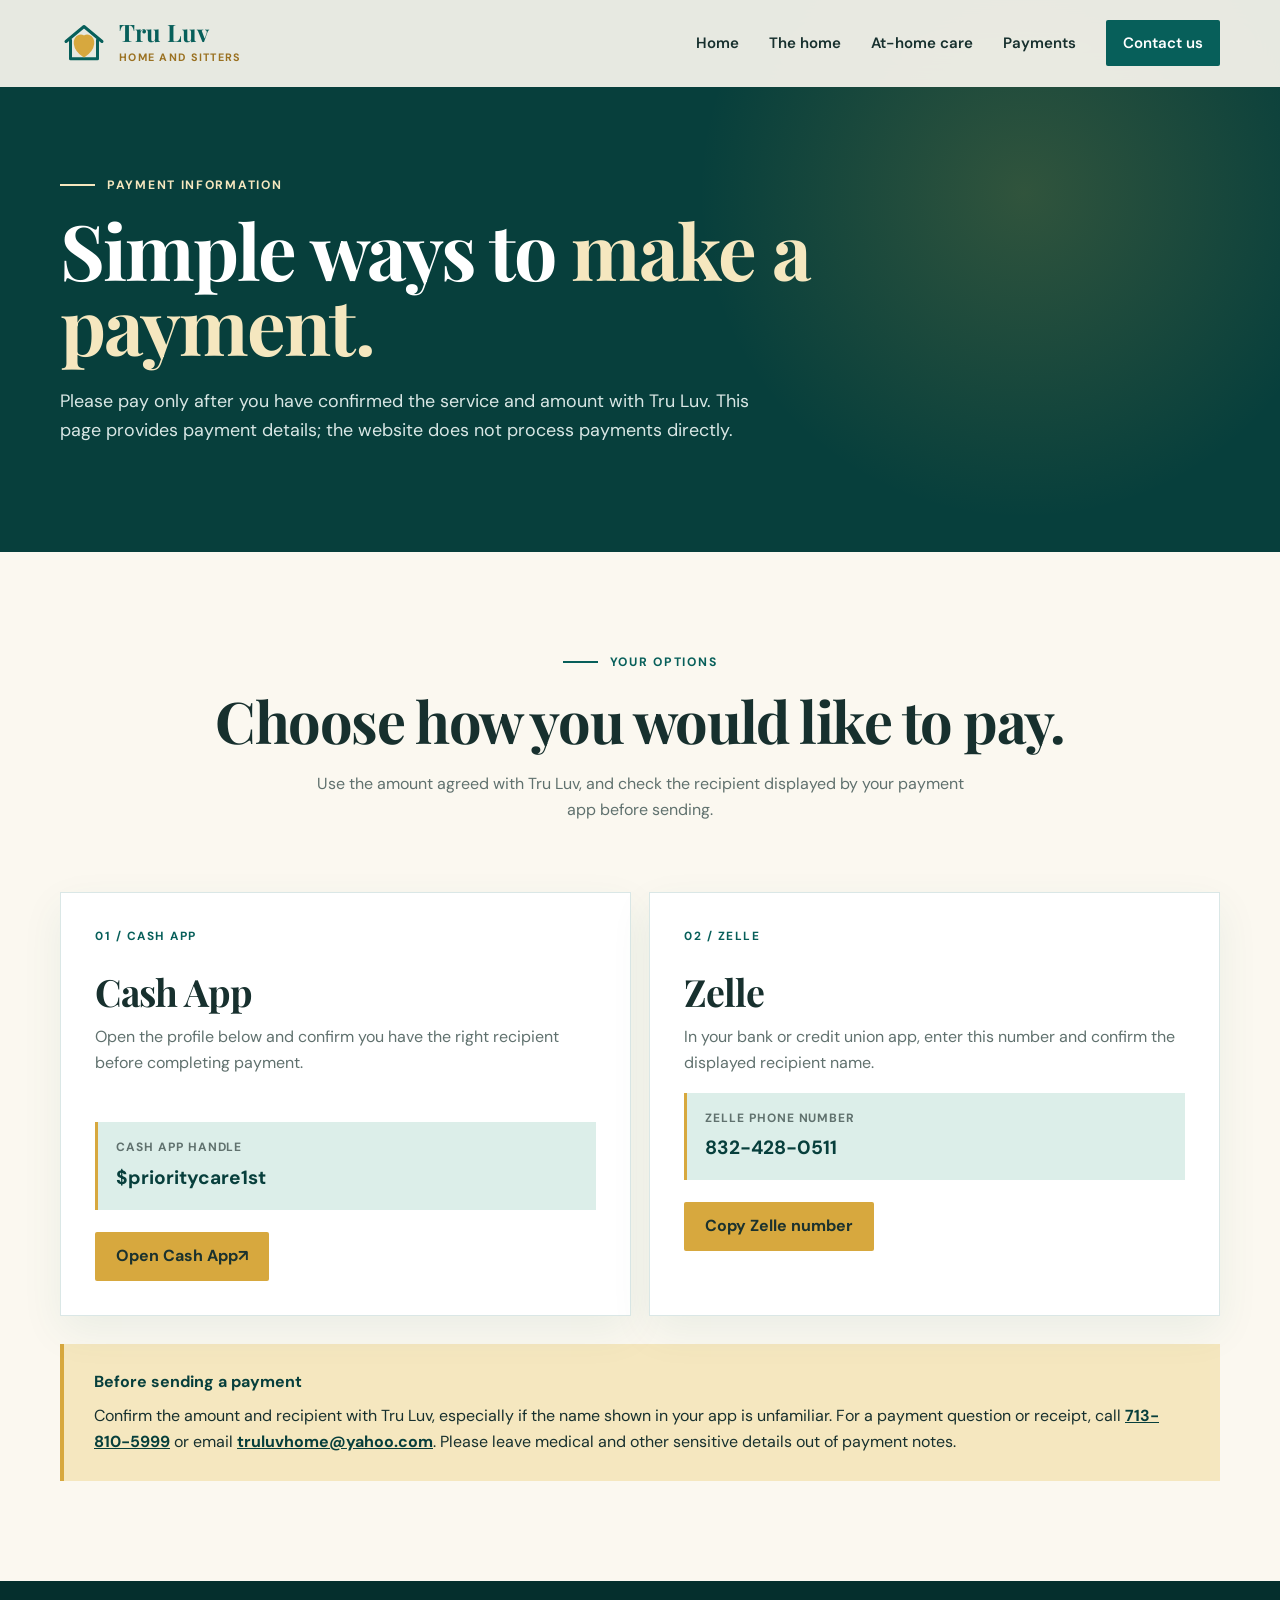
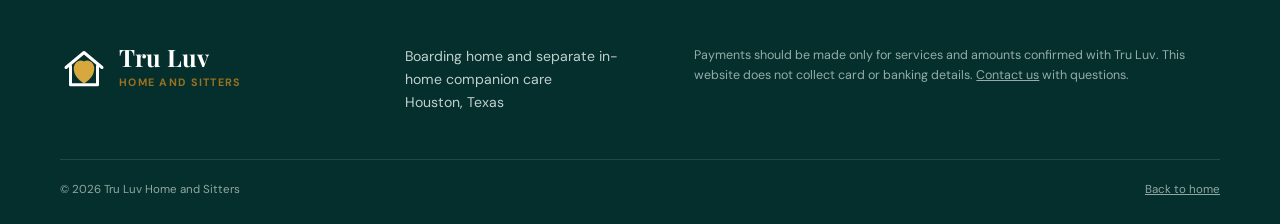
==== payment.html @ 3d33584d "Simplify home services and add payment information page" ====
<!doctype html>
<html lang="en">
  <head>
    <meta charset="utf-8" />
    <meta name="viewport" content="width=device-width, initial-scale=1" />
    <meta name="description" content="Payment information for agreed Tru Luv Home and Sitters services. View Cash App and Zelle details and confirm the recipient before sending." />
    <meta name="theme-color" content="#075f5a" />
    <title>Payments | Tru Luv Home and Sitters</title>
    <link rel="preconnect" href="https://fonts.googleapis.com" />
    <link rel="preconnect" href="https://fonts.gstatic.com" crossorigin />
    <link href="https://fonts.googleapis.com/css2?family=DM+Sans:wght@400;500;600;700&family=Playfair+Display:wght@600;700&display=swap" rel="stylesheet" />
    <link rel="icon" type="image/svg+xml" href="data:image/svg+xml,%3Csvg xmlns='http://www.w3.org/2000/svg' viewBox='0 0 64 64'%3E%3Crect width='64' height='64' rx='16' fill='%23075f5a'/%3E%3Cpath d='M12 31 32 14l20 17v20H12z' fill='%23fff'/%3E%3Cpath d='M32 48C20 39 19 28 26 25c4-2 6 1 6 1s2-3 6-1c7 3 6 14-6 23Z' fill='%23d7a83e'/%3E%3C/svg%3E" />
    <link rel="stylesheet" href="assets/styles.css?v=20260921-2" />
    <script src="assets/site.js?v=20260921-2" defer></script>
  </head>
  <body>
    <a class="skip-link" href="#main">Skip to main content</a>
    <header class="site-header" data-header>
      <div class="shell header-inner">
        <a class="brand" href="index.html" aria-label="Tru Luv Home and Sitters home">
          <span class="brand-mark" aria-hidden="true"><svg viewBox="0 0 64 64"><path d="M8 30 32 10l24 20"/><path d="M14 28v25h36V28"/><path class="heart" d="M32 49C17 39 18 25 26 23c4-1 6 2 6 2s2-3 6-2c8 2 9 16-6 26Z"/></svg></span>
          <span><strong>Tru Luv</strong><small>Home and Sitters</small></span>
        </a>
        <button class="menu-button" type="button" aria-expanded="false" aria-controls="site-nav" data-menu-button><span></span><span></span><span></span><span class="sr-only">Open menu</span></button>
        <nav id="site-nav" class="site-nav" aria-label="Primary" data-menu>
          <a href="index.html">Home</a>
          <a href="index.html#residential">The home</a>
          <a href="index.html#sitter-support">At-home care</a>
          <a href="payment.html" aria-current="page">Payments</a>
          <a href="index.html#contact" class="nav-cta">Contact us</a>
        </nav>
      </div>
    </header>
    <main id="main">
      <section class="payment-hero">
        <div class="shell reveal">
          <p class="eyebrow">Payment information</p>
          <h1>Simple ways to <em>make a payment.</em></h1>
          <p>Please pay only after you have confirmed the service and amount with Tru Luv. This page provides payment details; the website does not process payments directly.</p>
        </div>
      </section>
      <section class="section payment-section">
        <div class="shell">
          <div class="section-heading centered reveal"><p class="eyebrow eyebrow-teal">Your options</p><h2>Choose how you would like to pay.</h2><p>Use the amount agreed with Tru Luv, and check the recipient displayed by your payment app before sending.</p></div>
          <div class="payment-grid">
            <article class="payment-card reveal"><span>01 / CASH APP</span><h2>Cash App</h2><p>Open the profile below and confirm you have the right recipient before completing payment.</p><div class="payment-detail"><small>Cash App handle</small><strong>$prioritycare1st</strong></div><a class="button button-gold" href="https://cash.app/$prioritycare1st" target="_blank" rel="noopener noreferrer">Open Cash App <span aria-hidden="true">↗</span></a></article>
            <article class="payment-card reveal" style="--delay:.08s"><span>02 / ZELLE</span><h2>Zelle</h2><p>In your bank or credit union app, enter this number and confirm the displayed recipient name.</p><div class="payment-detail"><small>Zelle phone number</small><strong>832-428-0511</strong></div><button class="button button-gold" type="button" data-copy="832-428-0511">Copy Zelle number</button><p class="copy-status" data-copy-status aria-live="polite"></p></article>
          </div>
          <div class="payment-notice reveal"><strong>Before sending a payment</strong><p>Confirm the amount and recipient with Tru Luv, especially if the name shown in your app is unfamiliar. For a payment question or receipt, call <a href="tel:+17138105999">713-810-5999</a> or email <a href="mailto:truluvhome@yahoo.com">truluvhome@yahoo.com</a>. Please leave medical and other sensitive details out of payment notes.</p></div>
        </div>
      </section>
    </main>
    <footer class="site-footer">
      <div class="shell footer-grid">
        <div><a class="brand brand-footer" href="index.html"><span class="brand-mark" aria-hidden="true"><svg viewBox="0 0 64 64"><path d="M8 30 32 10l24 20"/><path d="M14 28v25h36V28"/><path class="heart" d="M32 49C17 39 18 25 26 23c4-1 6 2 6 2s2-3 6-2c8 2 9 16-6 26Z"/></svg></span><span><strong>Tru Luv</strong><small>Home and Sitters</small></span></a></div>
        <p>Boarding home and separate in-home companion care<br />Houston, Texas</p>
        <p class="legal">Payments should be made only for services and amounts confirmed with Tru Luv. This website does not collect card or banking details. <a href="index.html#contact">Contact us</a> with questions.</p>
      </div>
      <div class="shell footer-bottom"><span>© <span data-year></span> Tru Luv Home and Sitters</span><span><a href="index.html">Back to home</a></span></div>
    </footer>
  </body>
</html>
---- assets/styles.css ----
:root{--teal:#075f5a;--teal-dark:#073f3c;--teal-light:#dceee9;--gold:#d7a83e;--gold-light:#f5e7bf;--cream:#fbf8f0;--ink:#17302e;--muted:#60716e;--white:#fff;--line:rgba(7,95,90,.15);--shadow:0 24px 70px rgba(7,63,60,.14);--shell:min(1160px,calc(100% - 40px))}
*{box-sizing:border-box}html{scroll-behavior:smooth}body{margin:0;background:var(--cream);color:var(--ink);font:400 1rem/1.65 "DM Sans",sans-serif}img{max-width:100%;display:block}a{color:inherit}button,input,textarea,select{font:inherit}.shell{width:var(--shell);margin-inline:auto}.skip-link{position:fixed;top:8px;left:8px;z-index:1000;padding:10px 14px;background:var(--white);color:var(--teal);transform:translateY(-150%)}.skip-link:focus{transform:none}.sr-only{position:absolute;width:1px;height:1px;padding:0;margin:-1px;overflow:hidden;clip:rect(0,0,0,0);white-space:nowrap;border:0}
.site-header{position:fixed;inset:0 0 auto;z-index:100;background:rgba(251,248,240,.92);backdrop-filter:blur(16px);border-bottom:1px solid transparent;transition:.25s}.site-header.scrolled{box-shadow:0 8px 30px rgba(4,47,44,.09);border-color:var(--line)}.header-inner{height:86px;display:flex;align-items:center;justify-content:space-between;gap:28px}.brand{display:inline-flex;align-items:center;gap:11px;text-decoration:none}.brand-mark{display:grid;place-items:center;width:48px;height:48px}.brand-mark svg{width:100%;height:100%;fill:none;stroke:var(--teal);stroke-width:4;stroke-linecap:round;stroke-linejoin:round}.brand-mark .heart{fill:var(--gold);stroke:var(--gold);transform-origin:32px 36px;animation:heartbeat 4s ease-in-out infinite}.brand strong{display:block;font:700 1.5rem/1 "Playfair Display",serif;color:var(--teal)}.brand small{display:block;margin-top:5px;font-size:.67rem;font-weight:700;letter-spacing:.12em;text-transform:uppercase;color:#9a7121}.site-nav{display:flex;align-items:center;gap:30px}.site-nav a{text-decoration:none;font-weight:600;font-size:.94rem}.site-nav a:hover,.site-nav a:focus-visible{color:var(--teal)}.site-nav .nav-cta{padding:11px 17px;border-radius:999px;background:var(--teal);color:var(--white)}.site-nav .nav-cta:hover{color:var(--white);background:var(--teal-dark)}.menu-button{display:none;background:none;border:0;padding:9px}.menu-button>span:not(.sr-only){display:block;width:25px;height:2px;margin:5px;background:var(--teal)}
.hero{position:relative;padding-top:86px;background:var(--teal-dark);color:var(--white);overflow:hidden}.hero-pattern{position:absolute;inset:0;background:radial-gradient(circle at 15% 32%,rgba(215,168,62,.2),transparent 31%),linear-gradient(115deg,rgba(255,255,255,.035) 1px,transparent 1px);background-size:auto,28px 28px;opacity:.85}.hero-grid{position:relative;display:grid;grid-template-columns:1fr 1.03fr;min-height:650px;align-items:center;gap:76px;padding-block:72px 86px}.eyebrow{display:flex;align-items:center;gap:12px;margin:0 0 17px;font-size:.76rem;font-weight:700;letter-spacing:.14em;text-transform:uppercase;color:var(--gold-light)}.eyebrow::before{content:"";width:35px;height:2px;background:currentColor}.eyebrow-teal{color:var(--teal)}.eyebrow-gold{color:var(--gold)}h1,h2,h3,p{margin-top:0}h1,h2{font-family:"Playfair Display",serif;letter-spacing:-.025em}h1{max-width:700px;margin-bottom:24px;font-size:clamp(3.1rem,6vw,5.6rem);line-height:.98}h1 em{font-style:normal;color:var(--gold-light)}h2{margin-bottom:20px;font-size:clamp(2.25rem,4.5vw,3.8rem);line-height:1.08}.hero-lead{max-width:590px;margin-bottom:31px;font-size:1.13rem;color:#d9e7e5}.hero-actions{display:flex;flex-wrap:wrap;gap:13px}.button{display:inline-flex;align-items:center;justify-content:center;min-height:49px;padding:0 21px;border-radius:999px;text-decoration:none;font-weight:700;transition:transform .2s,background .2s}.button:hover{transform:translateY(-2px)}.button-gold{background:var(--gold);color:#1b322e}.button-gold:hover{background:#e4ba58}.button-ghost{border:1px solid rgba(255,255,255,.32);color:var(--white)}.button-ghost:hover{background:rgba(255,255,255,.09)}.hero-note{margin:24px 0 0;color:#c6d8d4;font-size:.9rem}.hero-note span{color:var(--gold);margin-right:7px}.hero-media{position:relative}.hero-photo{position:relative;margin:0;border-radius:170px 170px 26px 26px;overflow:hidden;box-shadow:0 35px 90px rgba(0,0,0,.3);border:5px solid rgba(255,255,255,.12)}.hero-photo::after{content:"";position:absolute;inset:auto 0 0;height:35%;background:linear-gradient(transparent,rgba(0,0,0,.38))}.hero-photo img{width:100%;height:540px;object-fit:cover}.home-badge{position:absolute;right:-30px;bottom:35px;width:148px;height:148px;border-radius:50%;display:grid;place-items:center;text-align:center;background:var(--gold);color:var(--teal-dark);box-shadow:0 20px 50px rgba(0,0,0,.22);transform:rotate(5deg)}.home-badge-icon{position:absolute;top:20px;font-size:1.8rem}.home-badge strong{padding-top:27px;font-family:"Playfair Display",serif;font-size:1.15rem;line-height:1.1}.quality-strip{position:relative;border-top:1px solid rgba(255,255,255,.12);background:rgba(3,42,40,.7)}.quality-list{min-height:67px;display:flex;align-items:center;justify-content:center;gap:28px;font-weight:700;letter-spacing:.05em}.quality-list i{width:5px;height:5px;border-radius:50%;background:var(--gold)}
.section{padding:100px 0}.mission{background:var(--white)}.mission-grid{display:grid;grid-template-columns:.8fr 1.2fr;gap:80px;align-items:start}.mission-copy>p{font-size:1.38rem;line-height:1.55}.mission-copy blockquote{margin:28px 0 0;padding:18px 0 18px 28px;border-left:3px solid var(--gold);font:600 1.25rem/1.5 "Playfair Display",serif;color:var(--teal)}.section-heading>p:not(.eyebrow){max-width:660px;color:var(--muted)}.centered{text-align:center;display:grid;justify-items:center;margin-bottom:52px}.serve-section{background:linear-gradient(180deg,var(--teal-light),var(--cream))}.serve-grid{display:grid;grid-template-columns:repeat(4,1fr);gap:16px}.serve-card{min-height:230px;padding:28px;border:1px solid var(--line);border-radius:24px;background:rgba(255,255,255,.8);box-shadow:0 15px 40px rgba(7,95,90,.06);transition:.25s}.serve-card:hover{transform:translateY(-6px);box-shadow:var(--shadow)}.serve-card>span{display:inline-grid;place-items:center;width:42px;height:42px;border-radius:50%;background:var(--teal);color:var(--white);font-weight:700}.serve-card h3{margin:30px 0 10px;font:700 1.25rem/1.2 "Playfair Display",serif}.serve-card p{color:var(--muted)}.care-story{background:var(--teal-dark);color:var(--white)}.story-grid{display:grid;grid-template-columns:1fr .9fr;gap:72px;align-items:center}.story-photo{margin:0;overflow:hidden;border-radius:30px 140px 30px 30px;box-shadow:0 28px 70px rgba(0,0,0,.25)}.story-photo img{width:100%;height:500px;object-fit:cover}.story-copy>p{color:#d0dfdd}.check-list{list-style:none;padding:0;margin:30px 0}.check-list li{position:relative;margin:14px 0;padding-left:32px}.check-list li::before{content:"✓";position:absolute;left:0;top:0;display:grid;place-items:center;width:22px;height:22px;border-radius:50%;background:var(--gold);color:var(--teal-dark);font-weight:800}
.services{background:var(--white)}.services-layout{display:grid;grid-template-columns:1fr .8fr;gap:70px;align-items:start}.service-list{display:grid;grid-template-columns:1fr 1fr;gap:14px}.service-item{display:flex;gap:14px;padding:18px;border:1px solid var(--line);border-radius:18px;background:var(--cream)}.service-item>span{flex:0 0 38px;height:38px;display:grid;place-items:center;border-radius:12px;background:var(--teal-light);color:var(--teal);font-weight:800}.service-item h3{margin-bottom:5px;font-size:1rem}.service-item p{margin-bottom:0;color:var(--muted);font-size:.88rem;line-height:1.45}.home-photo{position:sticky;top:118px;margin:0;border-radius:28px;overflow:hidden;box-shadow:var(--shadow)}.home-photo img{height:610px;object-fit:cover}.home-photo figcaption{position:absolute;inset:auto 20px 20px;padding:15px 18px;border-radius:14px;background:rgba(7,63,60,.9);color:var(--white);font-family:"Playfair Display",serif}.contact-section{padding:90px 0;background:var(--gold-light)}.contact-card{display:grid;grid-template-columns:1.1fr .9fr;gap:55px;padding:58px;border-radius:30px;background:var(--teal-dark);color:var(--white);box-shadow:var(--shadow)}.contact-card>div>p:not(.eyebrow){color:#cfdedc}.contact-actions{display:grid;gap:10px}.contact-actions a,.contact-actions span{display:block;padding:15px 18px;border-radius:14px;background:rgba(255,255,255,.08);text-decoration:none}.contact-actions a:hover{background:rgba(255,255,255,.15)}.contact-actions small{display:block;color:var(--gold-light);font-weight:700;text-transform:uppercase;letter-spacing:.1em}.contact-actions strong{display:block;margin-top:3px;font-size:1rem}.site-footer{padding:64px 0 25px;background:#052f2d;color:#bfd0cd}.footer-grid{display:grid;grid-template-columns:.8fr .65fr 1.4fr;gap:45px;align-items:start}.brand-footer strong{color:var(--white)}.brand-footer .brand-mark svg{stroke:var(--white)}.footer-grid p{margin:0;font-size:.88rem}.legal{font-size:.78rem!important;color:#96aca8}.footer-bottom{display:flex;justify-content:space-between;gap:20px;margin-top:45px;padding-top:20px;border-top:1px solid rgba(255,255,255,.12);font-size:.72rem;color:#91a7a3}.footer-bottom a{color:inherit}.reveal{opacity:0;transform:translateY(24px);transition:opacity .7s ease var(--delay,0s),transform .7s ease var(--delay,0s)}.reveal.is-visible{opacity:1;transform:none}
@keyframes heartbeat{0%,80%,100%{transform:scale(1)}85%{transform:scale(1.12)}90%{transform:scale(.98)}95%{transform:scale(1.08)}}
@media (max-width:980px){.hero-grid{grid-template-columns:1fr;gap:45px}.hero-copy{padding-top:25px}.hero-media{max-width:680px}.hero-photo img{height:480px}.mission-grid,.story-grid,.services-layout,.contact-card{grid-template-columns:1fr}.serve-grid{grid-template-columns:1fr 1fr}.home-photo{position:relative;top:auto}.home-photo img{height:460px}.footer-grid{grid-template-columns:1fr 1fr}.footer-grid .legal{grid-column:1/-1}}
@media (max-width:760px){:root{--shell:min(100% - 28px,1160px)}.header-inner{height:74px}.brand strong{font-size:1.25rem}.brand-mark{width:42px;height:42px}.menu-button{display:block}.site-nav{position:absolute;top:74px;left:0;right:0;display:none;flex-direction:column;align-items:stretch;gap:0;padding:14px;background:var(--cream);border-bottom:1px solid var(--line);box-shadow:0 20px 30px rgba(7,63,60,.12)}.site-nav.open{display:flex}.site-nav a{padding:14px 12px}.site-nav .nav-cta{text-align:center;margin-top:6px}.hero{padding-top:74px}.hero-grid{min-height:auto;padding-block:58px}.hero-photo{border-radius:110px 110px 20px 20px}.hero-photo img{height:410px}.home-badge{right:8px;bottom:18px;width:116px;height:116px}.home-badge-icon{top:13px}.home-badge strong{font-size:.95rem}.quality-list{flex-wrap:wrap;gap:12px 18px;padding:16px 0;font-size:.82rem}.section{padding:72px 0}.mission-grid,.story-grid,.services-layout{gap:42px}.serve-grid,.service-list{grid-template-columns:1fr}.story-photo img{height:390px}.contact-card{padding:34px 24px;gap:28px}.footer-grid{grid-template-columns:1fr}.footer-grid .legal{grid-column:auto}.footer-bottom{flex-direction:column}}

/* Sharp-edge visual refresh */
.site-nav .nav-cta,.button,.hero-photo,.serve-card,.serve-card>span,.story-photo,.check-list li::before,.service-item,.service-item>span,.home-photo,.home-photo figcaption,.contact-card,.contact-actions a,.contact-actions span{border-radius:2px}
.home-badge{right:-22px;bottom:30px;width:168px;height:auto;min-height:96px;border-radius:0;display:flex;align-items:center;text-align:left;padding:18px 16px 18px 57px;box-sizing:border-box;transform:none;border-left:5px solid var(--white)}
.home-badge-icon{left:18px;top:50%;transform:translateY(-50%)}
.home-badge strong{padding-top:0}
@media (max-width:760px){.hero-photo{border-radius:2px}.home-badge{right:10px;bottom:14px;width:150px;min-height:82px;padding:14px 12px 14px 50px}.home-badge-icon{left:14px;top:50%}.home-badge strong{font-size:.9rem}}
@media (prefers-reduced-motion:reduce){html{scroll-behavior:auto}.brand-mark .heart{animation:none}.reveal{opacity:1;transform:none;transition:none}.button,.serve-card{transition:none}}

/* Optional services are visually separate from included residential amenities. */
.sitter-support{background:var(--teal-light)}
.sitter-grid{display:grid;grid-template-columns:1fr .88fr;gap:70px;align-items:center}
.sitter-copy>p:not(.eyebrow){max-width:650px;color:var(--ink)}
.sitter-copy .check-list{margin:24px 0}
.sitter-note{padding:14px 18px;border-left:3px solid var(--gold);background:rgba(255,255,255,.7);font-size:.9rem}
.sitter-photo{position:relative;margin:0;overflow:hidden;box-shadow:var(--shadow)}
.sitter-photo img{width:100%;height:530px;object-fit:cover;object-position:center}
.sitter-photo figcaption{position:absolute;inset:auto 0 0;padding:18px 22px;background:rgba(7,63,60,.92);color:var(--white);font-family:"Playfair Display",serif;font-size:1.12rem}
@media (max-width:980px){.sitter-grid{grid-template-columns:1fr;gap:36px}.sitter-photo img{height:420px}}
@media (max-width:760px){.sitter-photo img{height:330px}}

/* Distinct, easy-to-scan paths for residential living and at-home support. */
.service-overview{background:var(--cream)}
.path-grid{display:grid;grid-template-columns:repeat(2,minmax(0,1fr));gap:18px}
.path-card{display:flex;flex-direction:column;min-height:305px;padding:34px;border:1px solid var(--line);background:var(--white);box-shadow:0 15px 40px rgba(7,95,90,.07);text-decoration:none;transition:transform .2s,box-shadow .2s}
.path-card:hover,.path-card:focus-visible{transform:translateY(-4px);box-shadow:var(--shadow)}
.path-card>span{font-size:.74rem;font-weight:700;letter-spacing:.13em;color:var(--teal);white-space:normal}
.path-card h3{margin:28px 0 12px;font:700 clamp(1.55rem,2.5vw,2rem)/1.15 "Playfair Display",serif;color:var(--teal-dark)}
.path-card p{max-width:450px;margin-bottom:26px;color:var(--muted)}
.path-card strong{margin-top:auto;color:var(--teal)}
.path-card strong span{margin-left:6px;color:var(--gold)}
.residential-note{margin:24px 0 0;padding:15px 18px;border-left:3px solid var(--gold);background:var(--cream);color:var(--muted);font-size:.9rem}

/* Payment information is a separate page, not an on-site checkout. */
.payment-hero{position:relative;padding:175px 0 88px;background:var(--teal-dark);color:var(--white);overflow:hidden}
.payment-hero::before{content:"";position:absolute;inset:0;background:radial-gradient(circle at 80% 35%,rgba(215,168,62,.2),transparent 30%);pointer-events:none}
.payment-hero .shell{position:relative}
.payment-hero h1{max-width:840px}
.payment-hero p:not(.eyebrow){max-width:700px;color:#d9e7e5;font-size:1.12rem}
.payment-section{background:var(--cream)}
.payment-grid{display:grid;grid-template-columns:repeat(2,minmax(0,1fr));gap:18px}
.payment-card{display:flex;flex-direction:column;align-items:flex-start;min-height:365px;padding:34px;background:var(--white);border:1px solid var(--line);box-shadow:0 15px 40px rgba(7,95,90,.07)}
.payment-card>span{font-size:.74rem;font-weight:700;letter-spacing:.13em;color:var(--teal)}
.payment-card h2{margin:25px 0 12px;font-size:clamp(1.8rem,3vw,2.35rem)}
.payment-card p{color:var(--muted)}
.payment-detail{width:100%;margin:auto 0 22px;padding:16px 18px;background:var(--teal-light);border-left:3px solid var(--gold)}
.payment-detail small{display:block;margin-bottom:4px;color:var(--muted);font-size:.75rem;font-weight:700;text-transform:uppercase;letter-spacing:.08em}
.payment-detail strong{display:block;font-size:1.2rem;color:var(--teal-dark);overflow-wrap:anywhere}
.payment-card .button{border:0;cursor:pointer}
.payment-notice{margin-top:28px;padding:25px 30px;border-left:4px solid var(--gold);background:var(--gold-light)}
.payment-notice strong{color:var(--teal-dark)}
.payment-notice p{margin:8px 0 0}
.payment-notice a{color:var(--teal-dark);font-weight:700}
.copy-status{min-height:1.5em;margin:9px 0 0!important;font-size:.86rem}
@media (max-width:760px){.path-grid,.payment-grid{grid-template-columns:1fr}.path-card{min-height:260px}.payment-hero{padding:140px 0 65px}.payment-card{min-height:330px}}
@media (prefers-reduced-motion:reduce){.path-card{transition:none}}
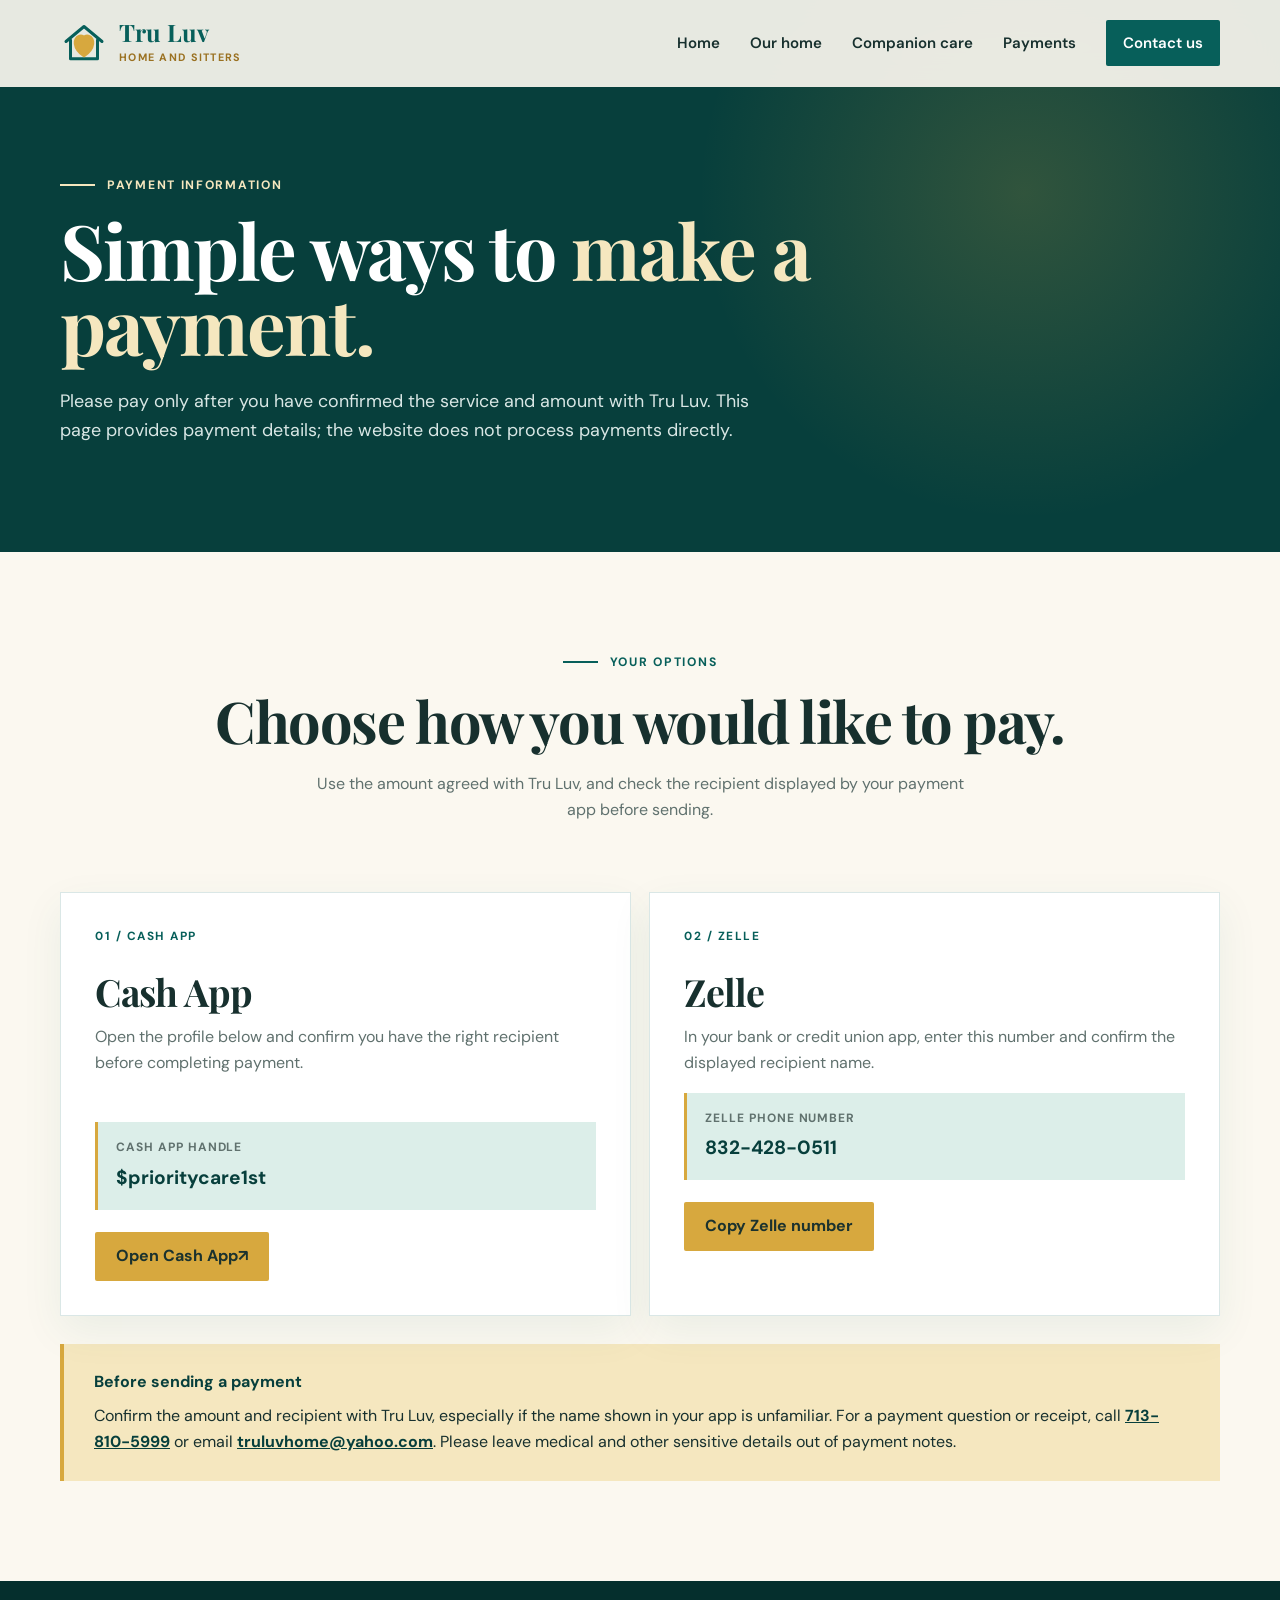
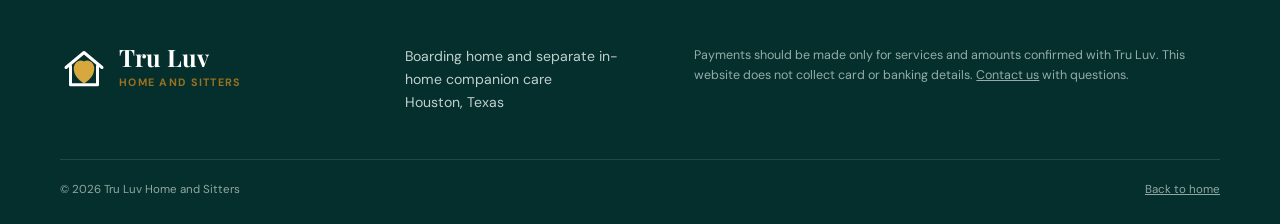
==== commit 1bd11fcd: "Make home and companion care requests clear" ====
--- a/payment.html
+++ b/payment.html
@@ -10,7 +10,7 @@
     <link rel="preconnect" href="https://fonts.gstatic.com" crossorigin />
     <link href="https://fonts.googleapis.com/css2?family=DM+Sans:wght@400;500;600;700&family=Playfair+Display:wght@600;700&display=swap" rel="stylesheet" />
     <link rel="icon" type="image/svg+xml" href="data:image/svg+xml,%3Csvg xmlns='http://www.w3.org/2000/svg' viewBox='0 0 64 64'%3E%3Crect width='64' height='64' rx='16' fill='%23075f5a'/%3E%3Cpath d='M12 31 32 14l20 17v20H12z' fill='%23fff'/%3E%3Cpath d='M32 48C20 39 19 28 26 25c4-2 6 1 6 1s2-3 6-1c7 3 6 14-6 23Z' fill='%23d7a83e'/%3E%3C/svg%3E" />
-    <link rel="stylesheet" href="assets/styles.css?v=20260921-2" />
+    <link rel="stylesheet" href="assets/styles.css?v=20260921-3" />
     <script src="assets/site.js?v=20260921-2" defer></script>
   </head>
   <body>
@@ -24,8 +24,8 @@
         <button class="menu-button" type="button" aria-expanded="false" aria-controls="site-nav" data-menu-button><span></span><span></span><span></span><span class="sr-only">Open menu</span></button>
         <nav id="site-nav" class="site-nav" aria-label="Primary" data-menu>
           <a href="index.html">Home</a>
-          <a href="index.html#residential">The home</a>
-          <a href="index.html#sitter-support">At-home care</a>
+          <a href="index.html#residential">Our home</a>
+          <a href="index.html#sitter-support">Companion care</a>
           <a href="payment.html" aria-current="page">Payments</a>
           <a href="index.html#contact" class="nav-cta">Contact us</a>
         </nav>
--- a/assets/styles.css
+++ b/assets/styles.css
@@ -63,3 +63,4 @@
 .copy-status{min-height:1.5em;margin:9px 0 0!important;font-size:.86rem}
 @media (max-width:760px){.path-grid,.payment-grid{grid-template-columns:1fr}.path-card{min-height:260px}.payment-hero{padding:140px 0 65px}.payment-card{min-height:330px}}
 @media (prefers-reduced-motion:reduce){.path-card{transition:none}}
+.hero h1{font-size:clamp(3.1rem,5.2vw,4.9rem);line-height:1.03}
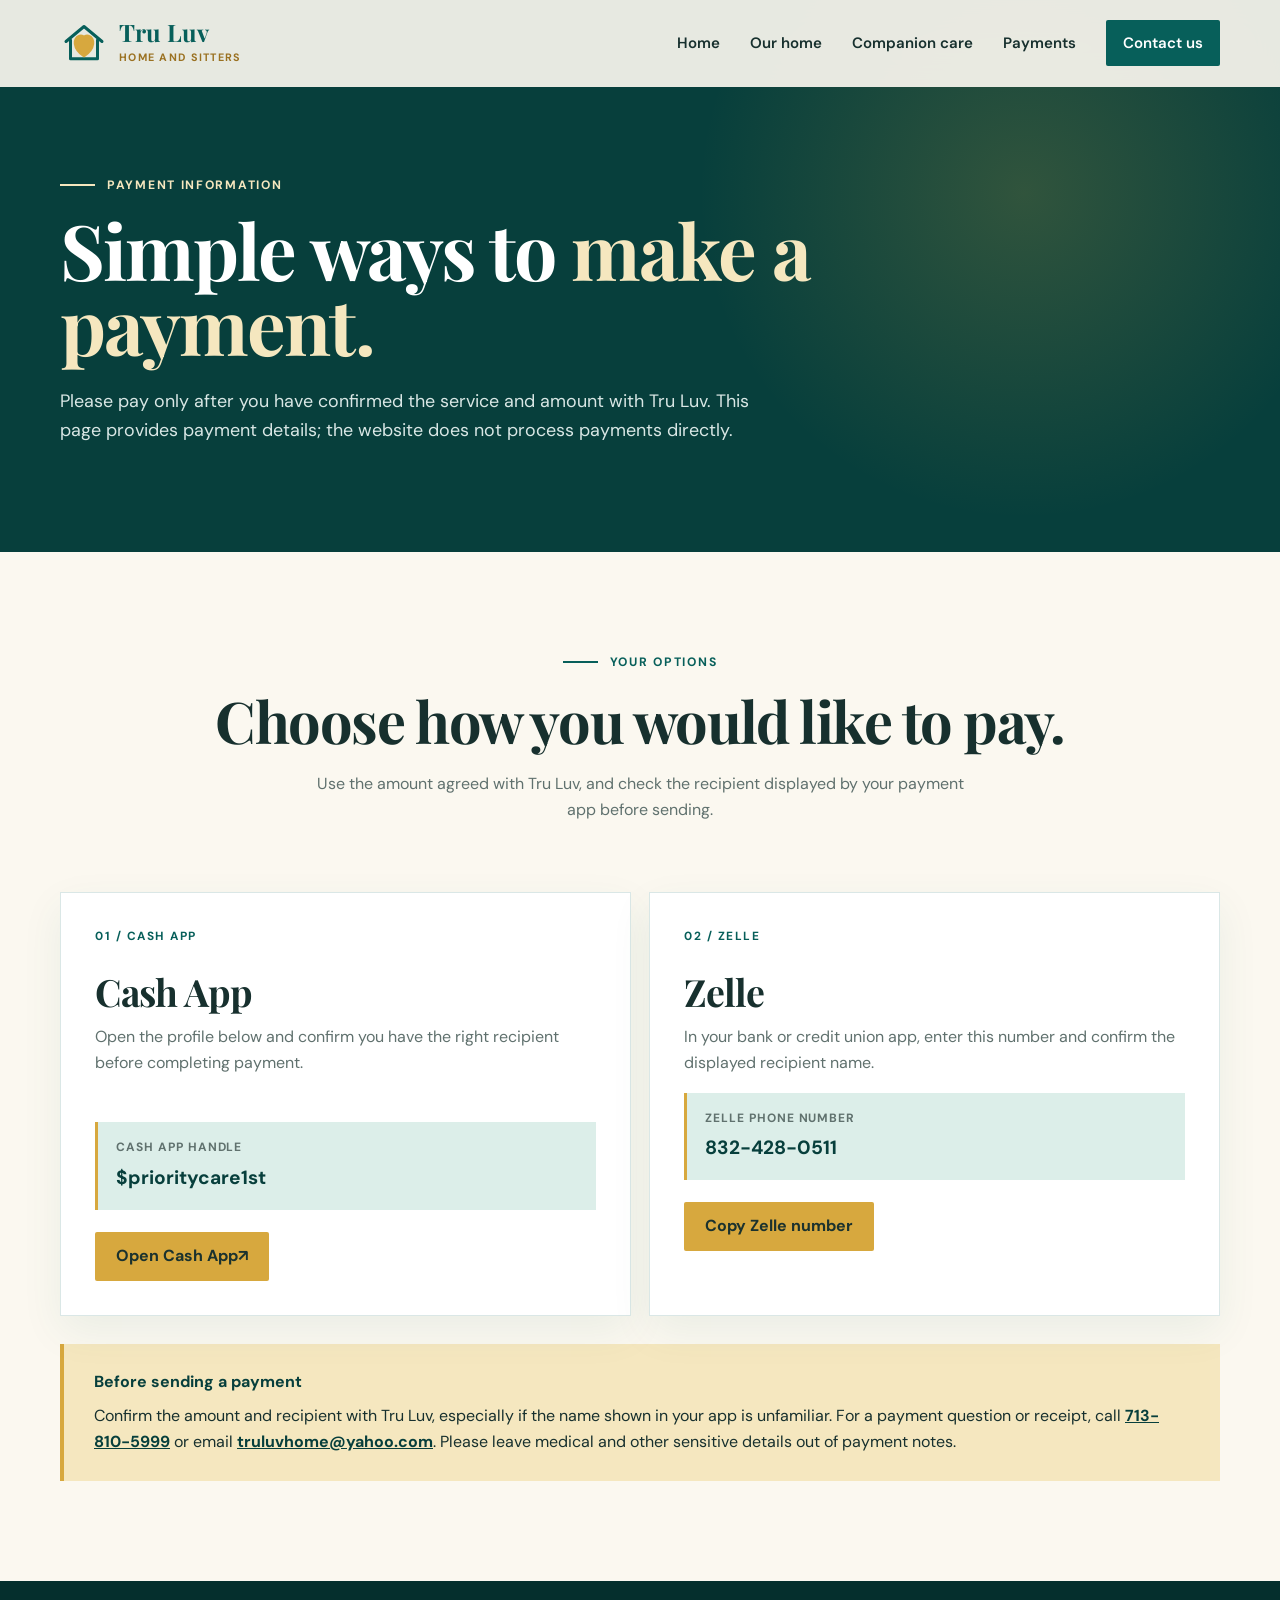
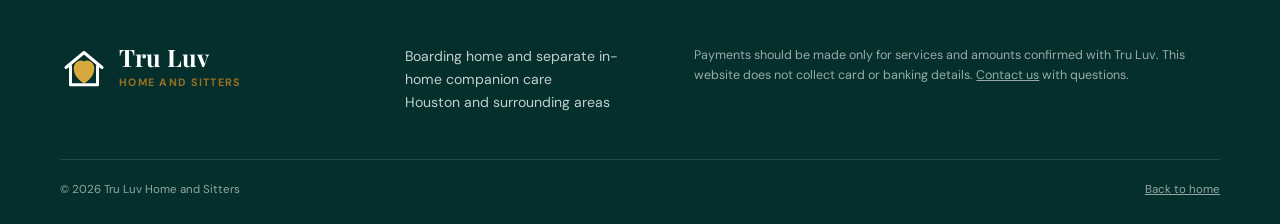
==== commit b34dac53: "Clarify Houston service area and trained team" ====
--- a/payment.html
+++ b/payment.html
@@ -10,7 +10,7 @@
     <link rel="preconnect" href="https://fonts.gstatic.com" crossorigin />
     <link href="https://fonts.googleapis.com/css2?family=DM+Sans:wght@400;500;600;700&family=Playfair+Display:wght@600;700&display=swap" rel="stylesheet" />
     <link rel="icon" type="image/svg+xml" href="data:image/svg+xml,%3Csvg xmlns='http://www.w3.org/2000/svg' viewBox='0 0 64 64'%3E%3Crect width='64' height='64' rx='16' fill='%23075f5a'/%3E%3Cpath d='M12 31 32 14l20 17v20H12z' fill='%23fff'/%3E%3Cpath d='M32 48C20 39 19 28 26 25c4-2 6 1 6 1s2-3 6-1c7 3 6 14-6 23Z' fill='%23d7a83e'/%3E%3C/svg%3E" />
-    <link rel="stylesheet" href="assets/styles.css?v=20260921-3" />
+    <link rel="stylesheet" href="assets/styles.css?v=20260921-4" />
     <script src="assets/site.js?v=20260921-2" defer></script>
   </head>
   <body>
@@ -53,7 +53,7 @@
     <footer class="site-footer">
       <div class="shell footer-grid">
         <div><a class="brand brand-footer" href="index.html"><span class="brand-mark" aria-hidden="true"><svg viewBox="0 0 64 64"><path d="M8 30 32 10l24 20"/><path d="M14 28v25h36V28"/><path class="heart" d="M32 49C17 39 18 25 26 23c4-1 6 2 6 2s2-3 6-2c8 2 9 16-6 26Z"/></svg></span><span><strong>Tru Luv</strong><small>Home and Sitters</small></span></a></div>
-        <p>Boarding home and separate in-home companion care<br />Houston, Texas</p>
+        <p>Boarding home and separate in-home companion care<br />Houston and surrounding areas</p>
         <p class="legal">Payments should be made only for services and amounts confirmed with Tru Luv. This website does not collect card or banking details. <a href="index.html#contact">Contact us</a> with questions.</p>
       </div>
       <div class="shell footer-bottom"><span>© <span data-year></span> Tru Luv Home and Sitters</span><span><a href="index.html">Back to home</a></span></div>
--- a/assets/styles.css
+++ b/assets/styles.css
@@ -64,3 +64,5 @@
 @media (max-width:760px){.path-grid,.payment-grid{grid-template-columns:1fr}.path-card{min-height:260px}.payment-hero{padding:140px 0 65px}.payment-card{min-height:330px}}
 @media (prefers-reduced-motion:reduce){.path-card{transition:none}}
 .hero h1{font-size:clamp(3.1rem,5.2vw,4.9rem);line-height:1.03}
+.service-overview .team-assurance{margin:24px 0 0;padding:19px 24px;border-left:4px solid var(--gold);background:var(--white);color:var(--muted)}
+.service-overview .team-assurance strong{color:var(--teal-dark)}
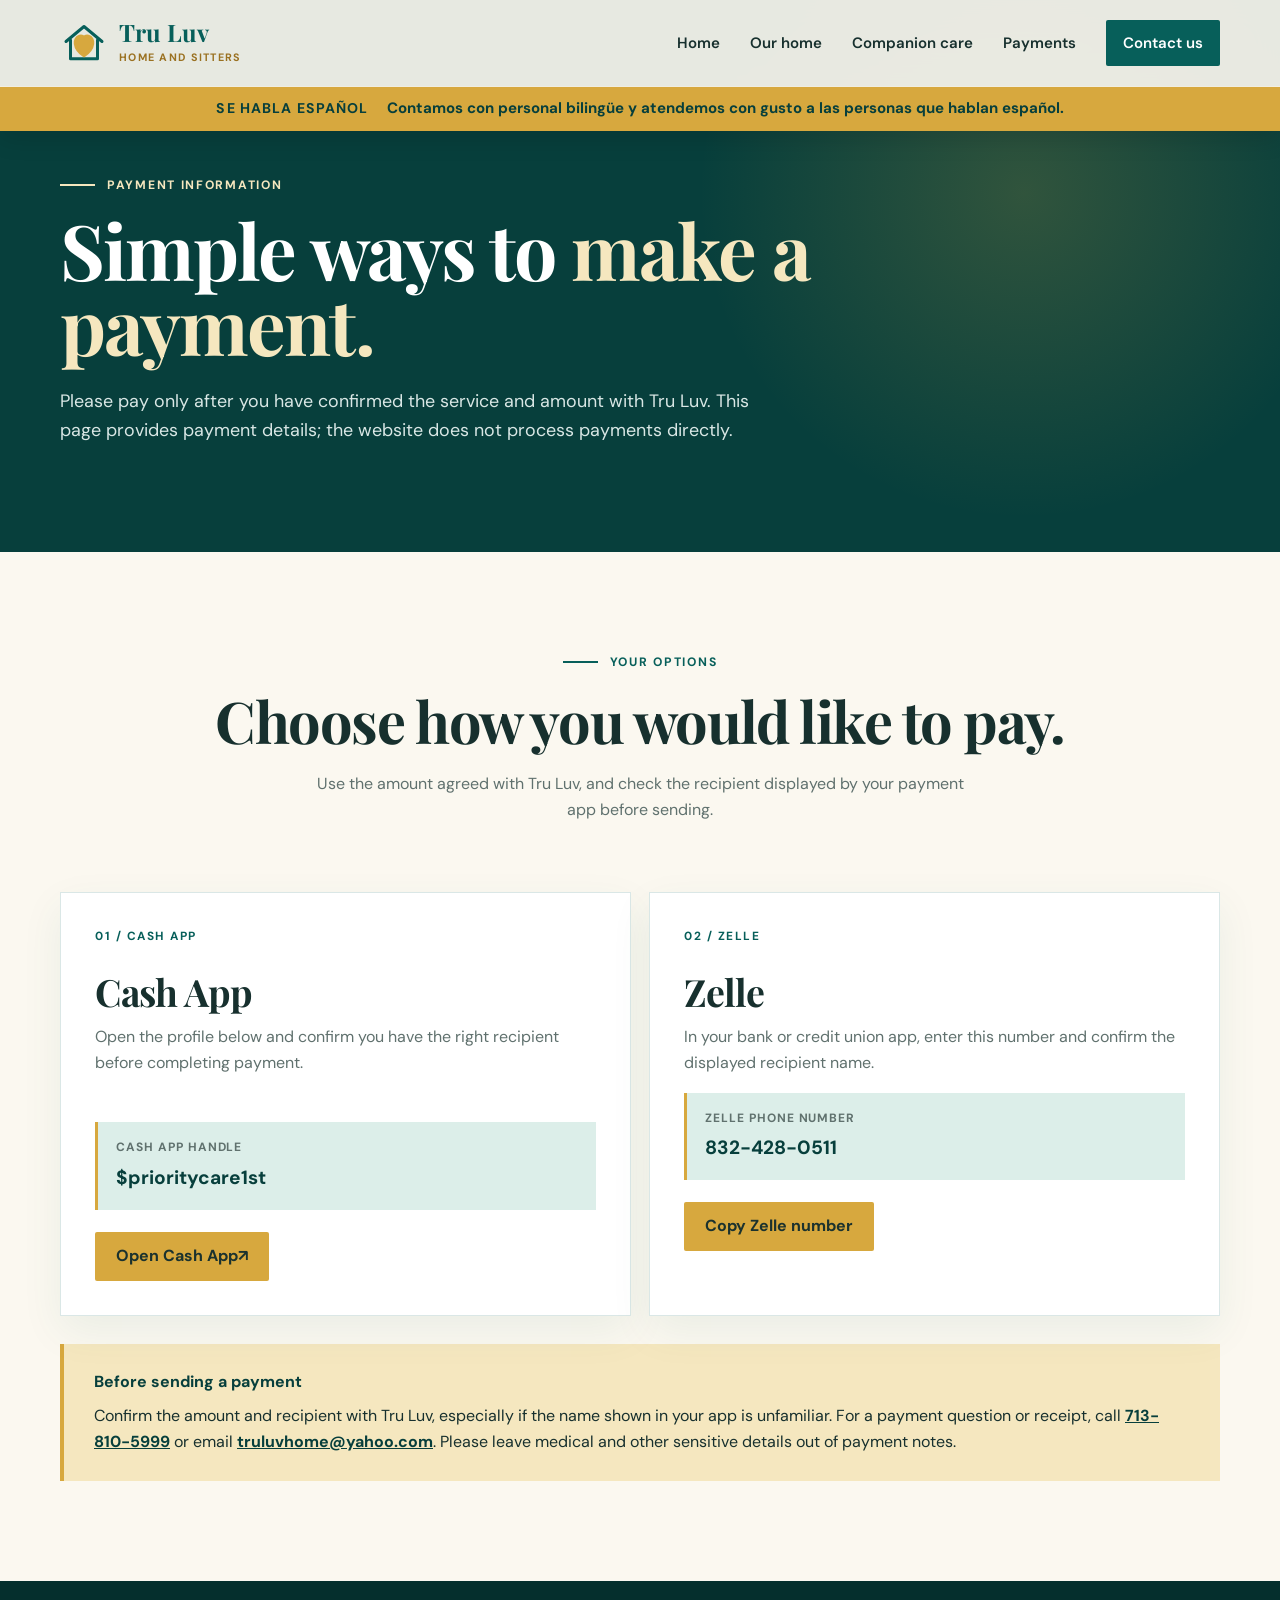
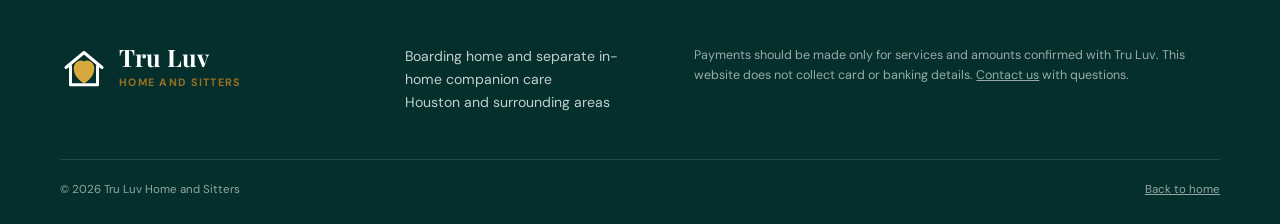
==== commit 334c99a5: "Highlight bilingual Spanish-speaking support" ====
--- a/payment.html
+++ b/payment.html
@@ -10,7 +10,7 @@
     <link rel="preconnect" href="https://fonts.gstatic.com" crossorigin />
     <link href="https://fonts.googleapis.com/css2?family=DM+Sans:wght@400;500;600;700&family=Playfair+Display:wght@600;700&display=swap" rel="stylesheet" />
     <link rel="icon" type="image/svg+xml" href="data:image/svg+xml,%3Csvg xmlns='http://www.w3.org/2000/svg' viewBox='0 0 64 64'%3E%3Crect width='64' height='64' rx='16' fill='%23075f5a'/%3E%3Cpath d='M12 31 32 14l20 17v20H12z' fill='%23fff'/%3E%3Cpath d='M32 48C20 39 19 28 26 25c4-2 6 1 6 1s2-3 6-1c7 3 6 14-6 23Z' fill='%23d7a83e'/%3E%3C/svg%3E" />
-    <link rel="stylesheet" href="assets/styles.css?v=20260921-4" />
+    <link rel="stylesheet" href="assets/styles.css?v=20260921-7" />
     <script src="assets/site.js?v=20260921-2" defer></script>
   </head>
   <body>
@@ -32,7 +32,7 @@
       </div>
     </header>
     <main id="main">
-      <section class="payment-hero">
+      <section class="payment-hero"><div class="spanish-notice" lang="es"><strong>Se habla español</strong><span>Contamos con personal bilingüe y atendemos con gusto a las personas que hablan español.</span></div>
         <div class="shell reveal">
           <p class="eyebrow">Payment information</p>
           <h1>Simple ways to <em>make a payment.</em></h1>
--- a/assets/styles.css
+++ b/assets/styles.css
@@ -66,3 +66,20 @@
 .hero h1{font-size:clamp(3.1rem,5.2vw,4.9rem);line-height:1.03}
 .service-overview .team-assurance{margin:24px 0 0;padding:19px 24px;border-left:4px solid var(--gold);background:var(--white);color:var(--muted)}
 .service-overview .team-assurance strong{color:var(--teal-dark)}
+
+/* Customer feedback */
+.reviews-section{background:var(--cream)}
+.review-grid{display:grid;grid-template-columns:repeat(2,minmax(0,1fr));gap:18px}
+.review-card{display:flex;flex-direction:column;min-width:0;margin:0;padding:32px;border-left:4px solid var(--gold);background:var(--white);box-shadow:0 15px 40px rgba(7,95,90,.08)}
+.review-mark{height:45px;color:var(--gold);font:700 5rem/.85 Georgia,serif}
+.review-card h3{margin:14px 0 18px;color:var(--teal-dark);font:700 1.55rem/1.2 "Playfair Display",serif}
+.review-card blockquote{margin:0 0 24px;color:var(--ink);line-height:1.7}
+.review-card blockquote p{margin:0}
+.review-card figcaption{margin-top:auto;padding-top:16px;border-top:1px solid var(--line);color:var(--muted);font-size:.82rem;font-weight:700;text-transform:uppercase;letter-spacing:.08em}
+@media (max-width:760px){.review-grid{grid-template-columns:1fr}.review-card{padding:25px}}
+
+/* Prominent Spanish-language service notice */
+.spanish-notice{position:absolute;z-index:5;top:86px;left:0;width:100%;display:flex;align-items:center;justify-content:center;gap:18px;margin:0;padding:11px 20px;background:var(--gold);color:var(--teal-dark);text-align:center;box-shadow:0 8px 25px rgba(0,0,0,.12)}
+.spanish-notice strong{flex:0 0 auto;font-size:.88rem;font-weight:700;letter-spacing:.08em;text-transform:uppercase}
+.spanish-notice span{font-size:.94rem;font-weight:700;line-height:1.4}
+@media (max-width:760px){.spanish-notice{top:74px;flex-direction:column;gap:2px;padding:9px 14px}.hero .hero-grid{padding-top:112px}.payment-hero{padding-top:192px}}
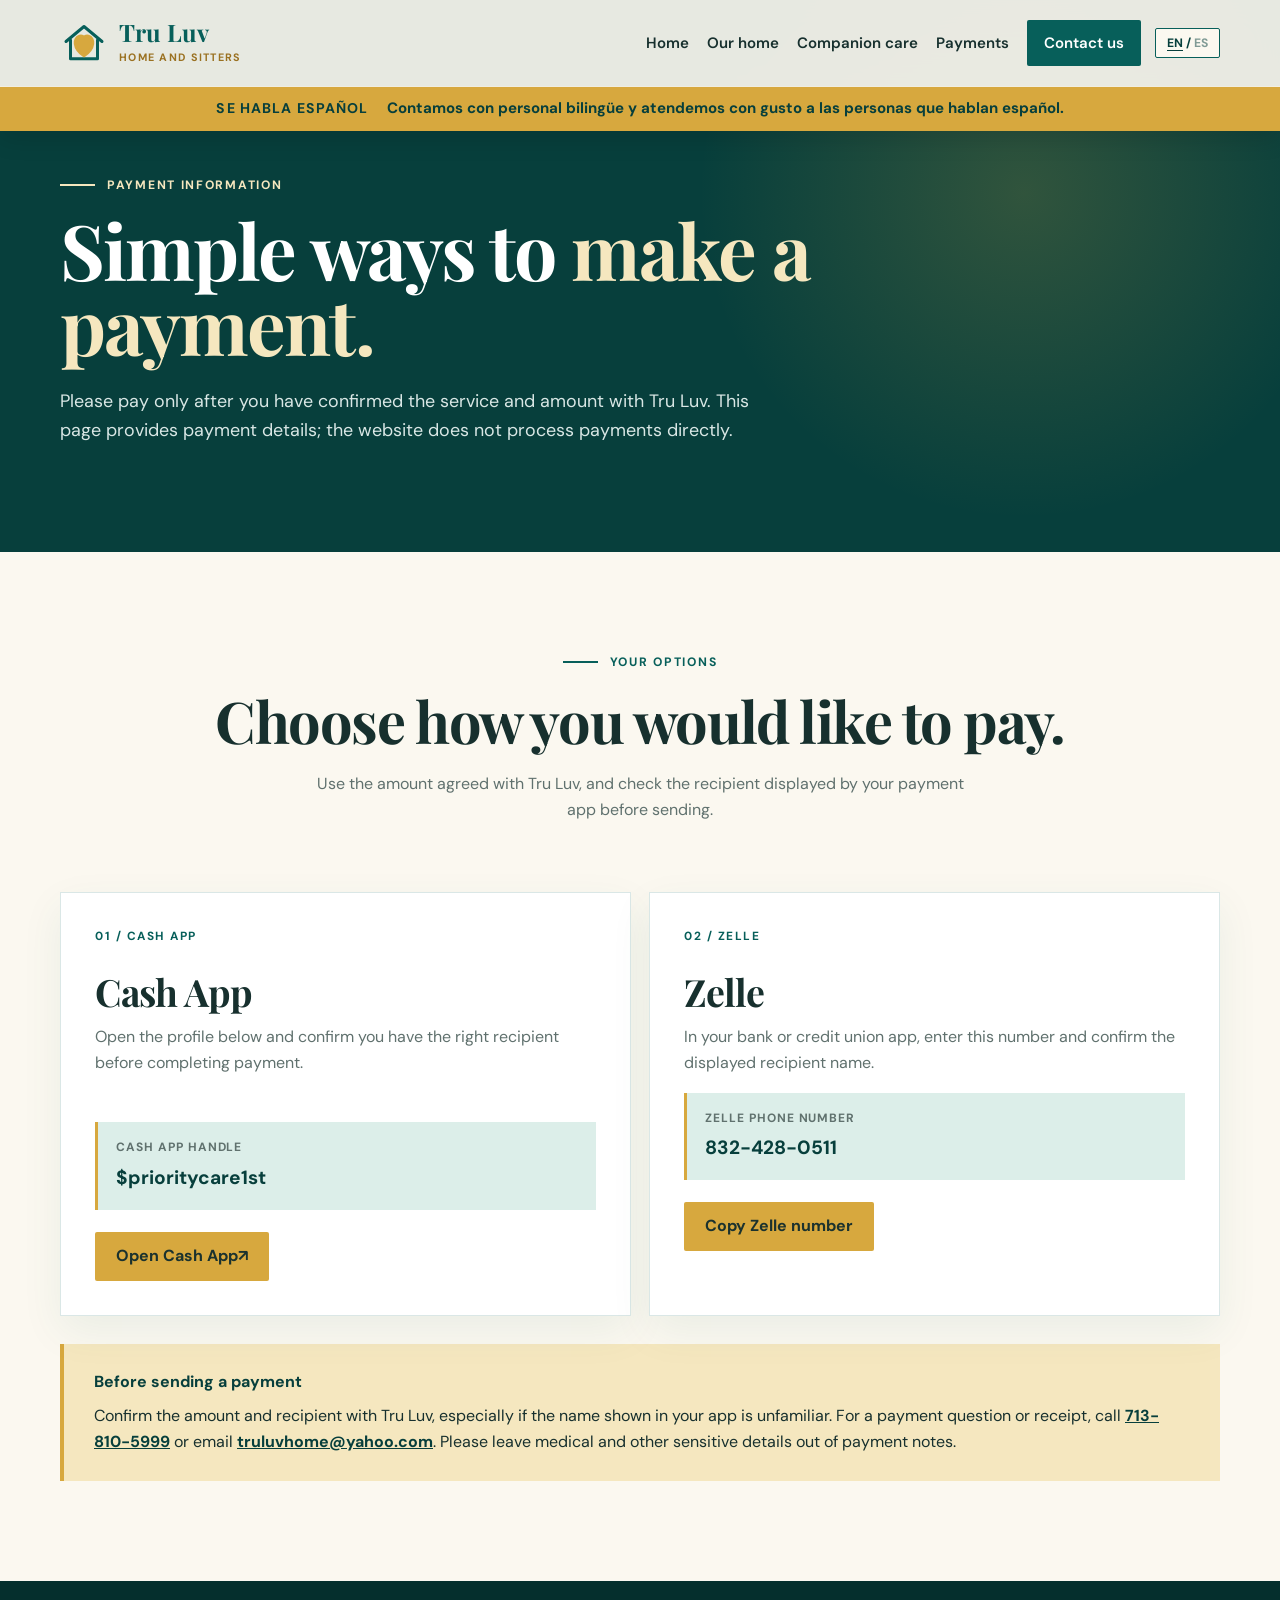
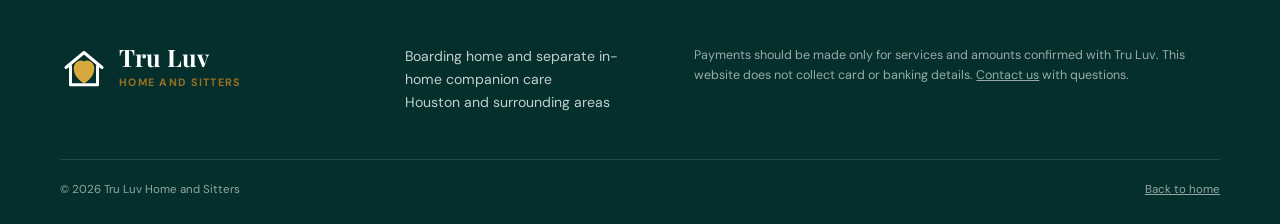
==== commit b40dd19f: "Add English and Spanish language switch" ====
--- a/payment.html
+++ b/payment.html
@@ -10,8 +10,8 @@
     <link rel="preconnect" href="https://fonts.gstatic.com" crossorigin />
     <link href="https://fonts.googleapis.com/css2?family=DM+Sans:wght@400;500;600;700&family=Playfair+Display:wght@600;700&display=swap" rel="stylesheet" />
     <link rel="icon" type="image/svg+xml" href="data:image/svg+xml,%3Csvg xmlns='http://www.w3.org/2000/svg' viewBox='0 0 64 64'%3E%3Crect width='64' height='64' rx='16' fill='%23075f5a'/%3E%3Cpath d='M12 31 32 14l20 17v20H12z' fill='%23fff'/%3E%3Cpath d='M32 48C20 39 19 28 26 25c4-2 6 1 6 1s2-3 6-1c7 3 6 14-6 23Z' fill='%23d7a83e'/%3E%3C/svg%3E" />
-    <link rel="stylesheet" href="assets/styles.css?v=20260921-7" />
-    <script src="assets/site.js?v=20260921-2" defer></script>
+    <link rel="stylesheet" href="assets/styles.css?v=20260921-8" />
+    <script src="assets/site.js?v=20260921-8" defer></script>
   </head>
   <body>
     <a class="skip-link" href="#main">Skip to main content</a>
--- a/assets/styles.css
+++ b/assets/styles.css
@@ -83,3 +83,6 @@
 .spanish-notice strong{flex:0 0 auto;font-size:.88rem;font-weight:700;letter-spacing:.08em;text-transform:uppercase}
 .spanish-notice span{font-size:.94rem;font-weight:700;line-height:1.4}
 @media (max-width:760px){.spanish-notice{top:74px;flex-direction:column;gap:2px;padding:9px 14px}.hero .hero-grid{padding-top:112px}.payment-hero{padding-top:192px}}
+.header-inner{gap:14px}.site-nav{margin-left:auto;gap:18px}.language-switch{flex:0 0 auto;order:2;min-width:65px;padding:8px 9px;border:1px solid var(--teal);border-radius:2px;background:var(--cream);color:var(--teal-dark);font:700 .76rem/1 "DM Sans",sans-serif;cursor:pointer;white-space:nowrap}.language-switch [data-lang]{opacity:.5}.language-switch [data-lang].active{opacity:1;text-decoration:underline;text-underline-offset:3px}.language-switch:hover,.language-switch:focus-visible{background:#e7f0ec;outline:2px solid transparent}.menu-button{order:3}
+@media (max-width:760px){.header-inner{gap:8px}.site-nav{margin-left:0}.language-switch{margin-left:auto;padding:7px 8px}}
+@media (max-width:400px){.brand strong{font-size:1.15rem}.brand small{font-size:.52rem;letter-spacing:.03em}.brand-mark{width:36px;height:36px}}
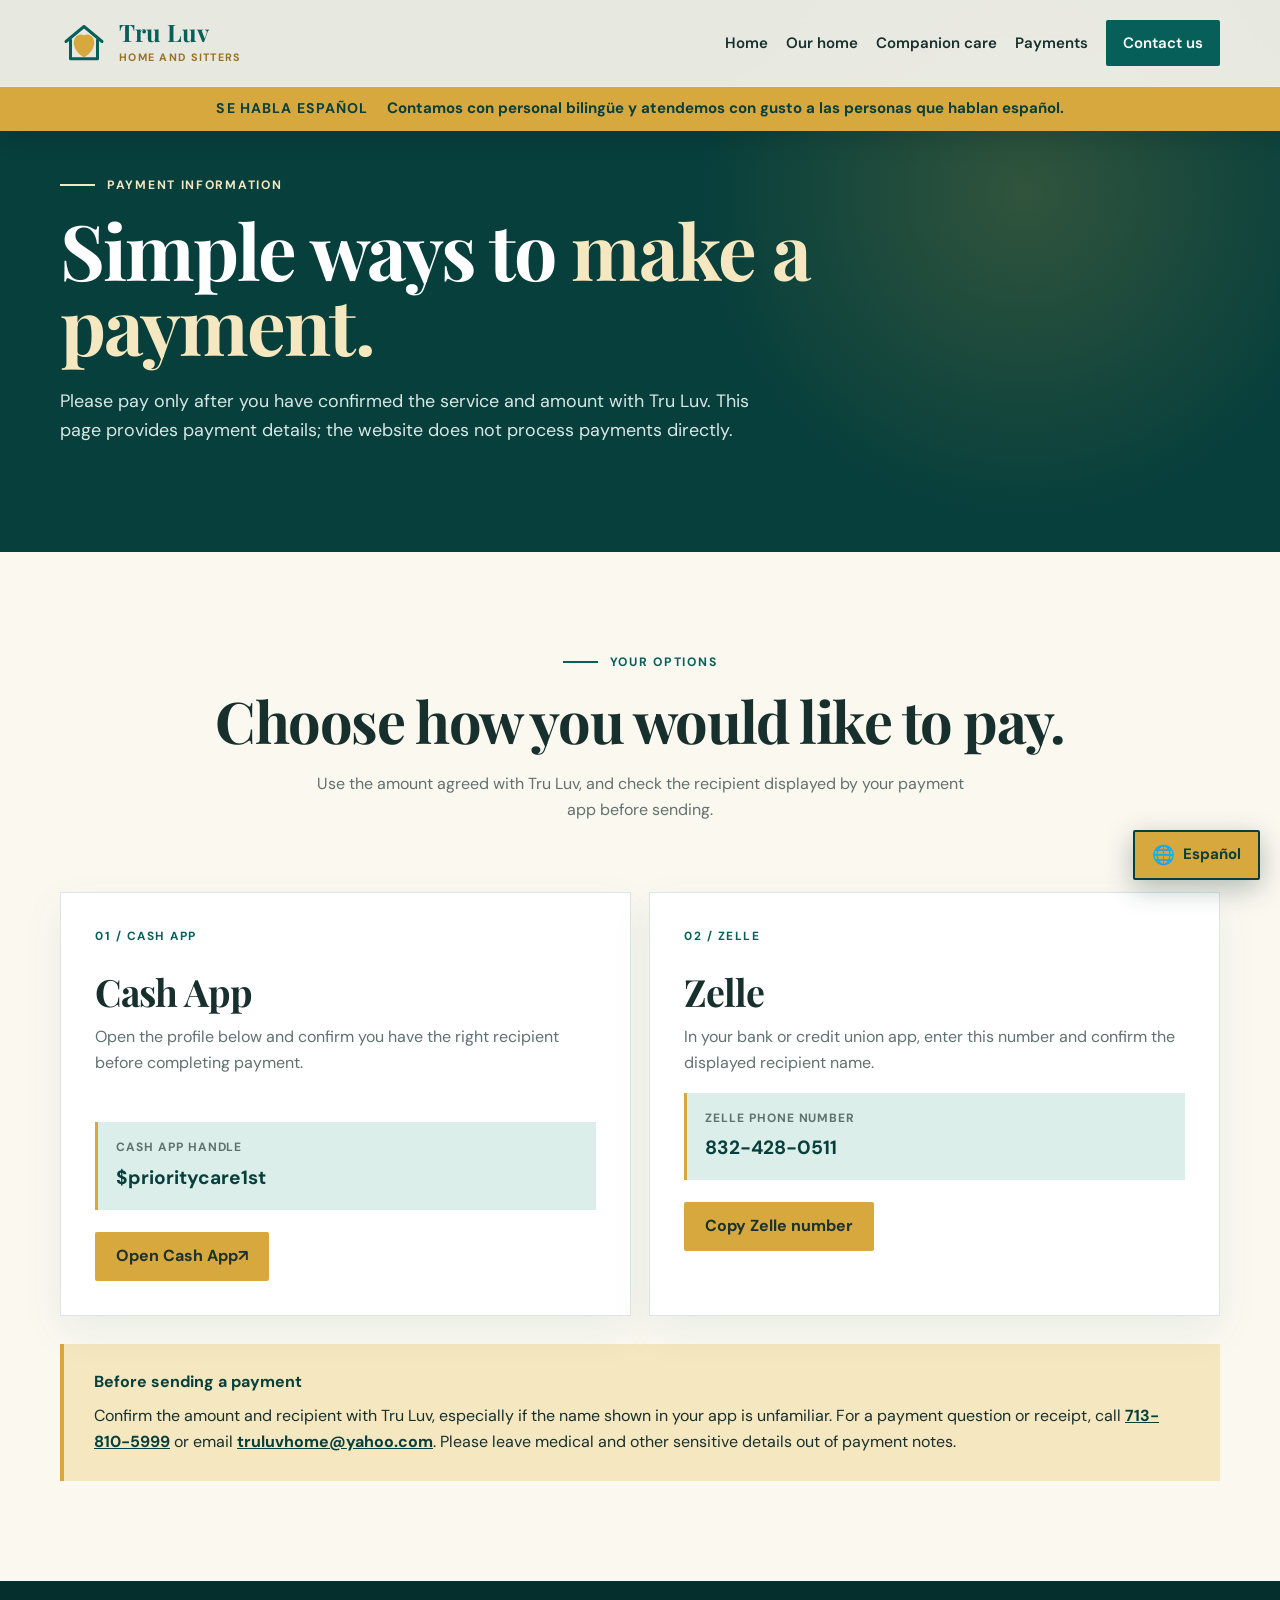
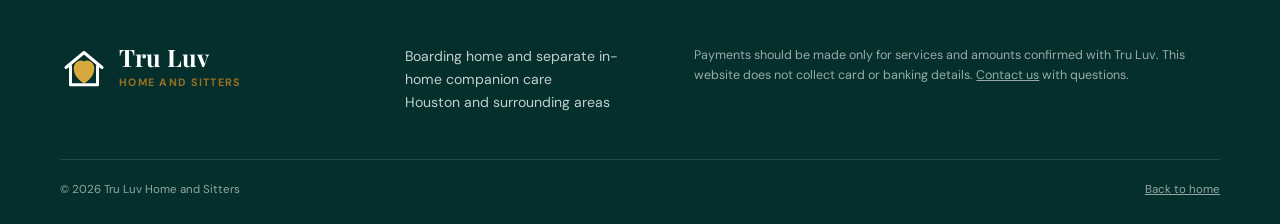
==== commit fc39e0bd: "Publish prominent English-Spanish switch" ====
--- a/payment.html
+++ b/payment.html
@@ -10,8 +10,8 @@
     <link rel="preconnect" href="https://fonts.gstatic.com" crossorigin />
     <link href="https://fonts.googleapis.com/css2?family=DM+Sans:wght@400;500;600;700&family=Playfair+Display:wght@600;700&display=swap" rel="stylesheet" />
     <link rel="icon" type="image/svg+xml" href="data:image/svg+xml,%3Csvg xmlns='http://www.w3.org/2000/svg' viewBox='0 0 64 64'%3E%3Crect width='64' height='64' rx='16' fill='%23075f5a'/%3E%3Cpath d='M12 31 32 14l20 17v20H12z' fill='%23fff'/%3E%3Cpath d='M32 48C20 39 19 28 26 25c4-2 6 1 6 1s2-3 6-1c7 3 6 14-6 23Z' fill='%23d7a83e'/%3E%3C/svg%3E" />
-    <link rel="stylesheet" href="assets/styles.css?v=20260921-8" />
-    <script src="assets/site.js?v=20260921-8" defer></script>
+    <link rel="stylesheet" href="assets/styles.css?v=20260922-1" />
+    <script src="assets/site.js?v=20260922-1" defer></script>
   </head>
   <body>
     <a class="skip-link" href="#main">Skip to main content</a>
--- a/assets/styles.css
+++ b/assets/styles.css
@@ -83,6 +83,9 @@
 .spanish-notice strong{flex:0 0 auto;font-size:.88rem;font-weight:700;letter-spacing:.08em;text-transform:uppercase}
 .spanish-notice span{font-size:.94rem;font-weight:700;line-height:1.4}
 @media (max-width:760px){.spanish-notice{top:74px;flex-direction:column;gap:2px;padding:9px 14px}.hero .hero-grid{padding-top:112px}.payment-hero{padding-top:192px}}
-.header-inner{gap:14px}.site-nav{margin-left:auto;gap:18px}.language-switch{flex:0 0 auto;order:2;min-width:65px;padding:8px 9px;border:1px solid var(--teal);border-radius:2px;background:var(--cream);color:var(--teal-dark);font:700 .76rem/1 "DM Sans",sans-serif;cursor:pointer;white-space:nowrap}.language-switch [data-lang]{opacity:.5}.language-switch [data-lang].active{opacity:1;text-decoration:underline;text-underline-offset:3px}.language-switch:hover,.language-switch:focus-visible{background:#e7f0ec;outline:2px solid transparent}.menu-button{order:3}
-@media (max-width:760px){.header-inner{gap:8px}.site-nav{margin-left:0}.language-switch{margin-left:auto;padding:7px 8px}}
+.header-inner{gap:14px}.site-nav{margin-left:auto;gap:18px}
+.language-switch{position:fixed;z-index:150;right:20px;bottom:20px;display:inline-flex;align-items:center;justify-content:center;gap:8px;min-height:50px;padding:10px 17px;border:2px solid var(--teal-dark);border-radius:2px;background:var(--gold);color:var(--teal-dark);box-shadow:0 8px 28px rgba(4,47,44,.3);font:700 .94rem/1 "DM Sans",sans-serif;cursor:pointer;white-space:nowrap;transition:transform .2s ease,box-shadow .2s ease}
+.language-switch:hover{transform:translateY(-2px);box-shadow:0 12px 30px rgba(4,47,44,.35)}.language-switch:focus-visible{outline:3px solid var(--teal-dark);outline-offset:3px}.language-icon{font-size:1.15rem;line-height:1}
+@media (max-width:760px){.header-inner{gap:8px}.site-nav{margin-left:0}.language-switch{right:14px;bottom:calc(14px + env(safe-area-inset-bottom));min-height:48px;padding:10px 14px}}
 @media (max-width:400px){.brand strong{font-size:1.15rem}.brand small{font-size:.52rem;letter-spacing:.03em}.brand-mark{width:36px;height:36px}}
+@media (min-width:761px) and (max-width:880px){.menu-button{display:block}.site-nav{position:absolute;top:86px;left:0;right:0;display:none;flex-direction:column;align-items:stretch;gap:0;margin-left:0;padding:14px;background:var(--cream);border-bottom:1px solid var(--line);box-shadow:0 20px 30px rgba(7,63,60,.12)}.site-nav.open{display:flex}.site-nav a{padding:14px 12px}.site-nav .nav-cta{text-align:center;margin-top:6px}}
